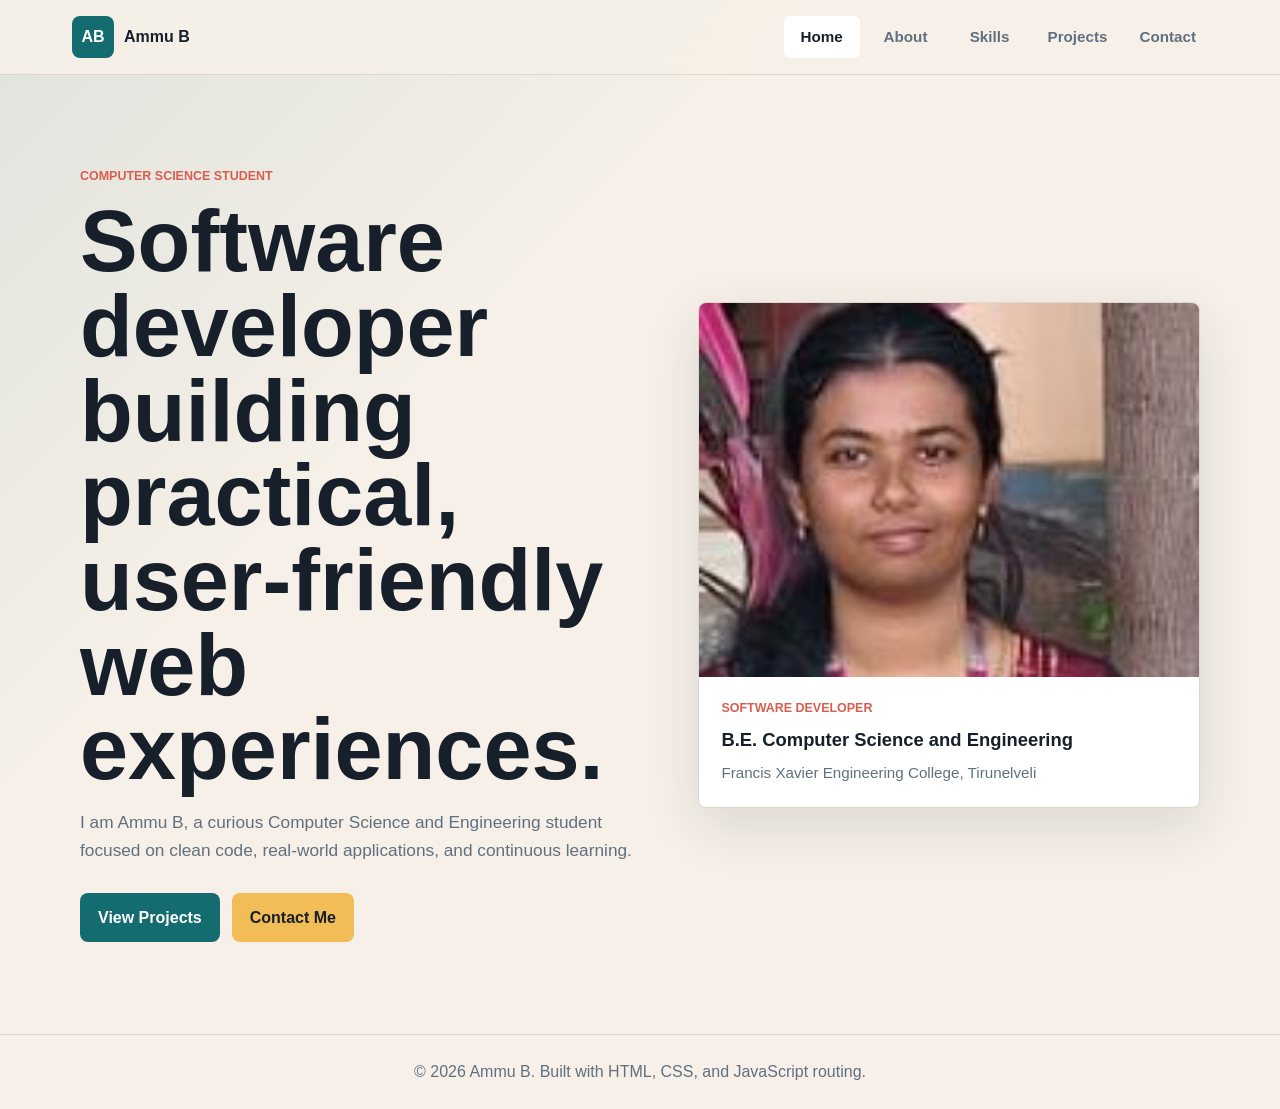
==== index.html @ 3d38c02b "my first commit" ====
<!DOCTYPE html>
<html lang="en">
<head>
  <meta charset="UTF-8">
  <meta name="viewport" content="width=device-width, initial-scale=1.0">
  <title>Ammu B | Portfolio</title>
  <link rel="stylesheet" href="styles.css">
</head>
<body>
  <header class="site-header">
    <a class="brand" href="#/home" aria-label="Ammu B home">
      <span class="brand-mark">AB</span>
      <span>Ammu B</span>
    </a>

    <button class="menu-toggle" type="button" aria-label="Open navigation" aria-expanded="false">
      <span></span>
      <span></span>
      <span></span>
    </button>

    <nav class="site-nav" aria-label="Primary navigation">
      <a href="#/home" data-route="/home">Home</a>
      <a href="#/about" data-route="/about">About</a>
      <a href="#/skills" data-route="/skills">Skills</a>
      <a href="#/projects" data-route="/projects">Projects</a>
      <a href="#/contact" data-route="/contact">Contact</a>
    </nav>
  </header>

  <main>
    <section class="route-page home-page" data-page="/home">
      <div class="hero-copy">
        <p class="eyebrow">Computer Science Student</p>
        <h1>Software developer building practical, user-friendly web experiences.</h1>
        <p class="hero-text">
          I am Ammu B, a curious Computer Science and Engineering student focused on clean code,
          real-world applications, and continuous learning.
        </p>
        <div class="hero-actions">
          <a class="primary-btn" href="#/projects">View Projects</a>
          <a class="secondary-btn" href="mailto:ammu20062501@gmail.com">Contact Me</a>
        </div>
      </div>

      <div class="profile-panel" aria-label="Profile summary">
        <img class="profile-photo" src="assets/ammu-b-profile.jpeg" alt="Portrait of Ammu B">
        <div class="profile-details">
          <span>Software Developer</span>
          <strong>B.E. Computer Science and Engineering</strong>
          <small>Francis Xavier Engineering College, Tirunelveli</small>
        </div>
      </div>
    </section>

    <section class="route-page split-page" data-page="/about" hidden>
      <div>
        <p class="eyebrow">About</p>
        <h2>Driven by learning, clarity, and useful software.</h2>
        <p>
          I enjoy solving real-world problems through code and building applications that are
          simple to understand, efficient to use, and thoughtfully designed.
        </p>
        <p>
          Currently pursuing B.E. Computer Science and Engineering at Francis Xavier Engineering
          College with a CGPA of 8.46/10.
        </p>
      </div>
      <div class="info-grid">
        <article>
          <span>Education</span>
          <strong>B.E. CSE</strong>
          <p>2024 - 2028</p>
        </article>
        <article>
          <span>HSC</span>
          <strong>Alagar Public School</strong>
          <p>77.4%</p>
        </article>
        <article>
          <span>Languages</span>
          <strong>English, Tamil</strong>
          <p>Comfortable communicating and collaborating.</p>
        </article>
        <article>
          <span>Strengths</span>
          <strong>Teamwork and problem solving</strong>
          <p>Creative, adaptable, and time-conscious.</p>
        </article>
      </div>
    </section>

    <section class="route-page" data-page="/skills" hidden>
      <div class="page-heading">
        <p class="eyebrow">Skills</p>
        <h2>Technical skills and certifications</h2>
      </div>

      <div class="skills-layout">
        <div class="skill-group">
          <h3>Programming</h3>
          <div class="tags">
            <span>C</span>
            <span>Python</span>
            <span>Java</span>
          </div>
        </div>
        <div class="skill-group">
          <h3>Web Technologies</h3>
          <div class="tags">
            <span>HTML</span>
            <span>CSS</span>
            <span>JavaScript</span>
          </div>
        </div>
        <div class="skill-group">
          <h3>Tools</h3>
          <div class="tags">
            <span>VS Code</span>
            <span>Canva</span>
            <span>Code::Blocks</span>
          </div>
        </div>
      </div>

      <div class="certifications">
        <h3>Certifications</h3>
        <ul>
          <li>Ethical Hacking - NPTEL</li>
          <li>Human Computer Interaction - NPTEL</li>
          <li>MongoDB Basic for Students - MongoDB</li>
          <li>Java Foundations - Oracle Academy</li>
        </ul>
      </div>
    </section>

    <section class="route-page" data-page="/projects" hidden>
      <div class="page-heading">
        <p class="eyebrow">Projects</p>
        <h2>Selected work</h2>
      </div>

      <div class="project-grid">
        <article class="project-card">
          <div class="project-number">01</div>
          <h3>Student Database Management System</h3>
          <p>
            A software application for storing, managing, and retrieving student information such
            as names, IDs, courses, marks, and attendance in a structured database.
          </p>
          <div class="project-tags">
            <span>Database</span>
            <span>Student Records</span>
            <span>Management</span>
          </div>
        </article>

        <article class="project-card">
          <div class="project-number">02</div>
          <h3>Light and Dark Mode Toggle</h3>
          <p>
            A theme-switching interface that lets users move between bright and dark modes for
            better readability and reduced eye strain in low-light environments.
          </p>
          <div class="project-tags">
            <span>HTML</span>
            <span>CSS</span>
            <span>JavaScript</span>
          </div>
        </article>
      </div>
    </section>

    <section class="route-page contact-page" data-page="/contact" hidden>
      <div>
        <p class="eyebrow">Contact</p>
        <h2>Let's connect and build something useful.</h2>
        <p>
          I am open to learning opportunities, project collaboration, and software development
          roles where I can keep improving through hands-on work.
        </p>
      </div>

      <div class="contact-list">
        <a href="mailto:ammu20062501@gmail.com">
          <span>Email</span>
          <strong>ammu20062501@gmail.com</strong>
        </a>
        <a href="tel:+916374690752">
          <span>Phone</span>
          <strong>6374690752</strong>
        </a>
        <a href="https://www.linkedin.com/in/ammu-balamurugan-441a20327" target="_blank" rel="noreferrer">
          <span>LinkedIn</span>
          <strong>ammu-balamurugan-441a20327</strong>
        </a>
      </div>
    </section>
  </main>

  <footer>
    <p>&copy; 2026 Ammu B. Built with HTML, CSS, and JavaScript routing.</p>
  </footer>

  <script src="script.js"></script>
</body>
</html>
---- styles.css ----
:root {
  --ink: #17202a;
  --muted: #61707f;
  --surface: #ffffff;
  --paper: #f6f0e8;
  --teal: #146c70;
  --coral: #d95d4f;
  --yellow: #f2bc57;
  --line: #dfd7cb;
  --shadow: 0 18px 55px rgba(23, 32, 42, 0.12);
}

* {
  box-sizing: border-box;
}

html {
  scroll-behavior: smooth;
}

body {
  min-height: 100vh;
  margin: 0;
  font-family: Arial, Helvetica, sans-serif;
  color: var(--ink);
  background:
    linear-gradient(135deg, rgba(20, 108, 112, 0.10), transparent 35%),
    var(--paper);
  line-height: 1.6;
}

a {
  color: inherit;
}

.site-header {
  position: sticky;
  top: 0;
  z-index: 20;
  display: flex;
  align-items: center;
  justify-content: space-between;
  gap: 24px;
  padding: 16px clamp(18px, 6vw, 72px);
  background: rgba(246, 240, 232, 0.92);
  border-bottom: 1px solid var(--line);
  backdrop-filter: blur(16px);
}

.brand {
  display: inline-flex;
  align-items: center;
  gap: 10px;
  font-weight: 800;
  text-decoration: none;
}

.brand-mark {
  display: grid;
  width: 42px;
  height: 42px;
  place-items: center;
  color: #ffffff;
  background: var(--teal);
  border-radius: 8px;
}

.site-nav {
  display: flex;
  align-items: center;
  gap: 8px;
}

.site-nav a {
  min-width: 76px;
  padding: 9px 12px;
  color: var(--muted);
  border-radius: 6px;
  text-align: center;
  text-decoration: none;
  font-size: 0.95rem;
  font-weight: 700;
}

.site-nav a:hover,
.site-nav a.active {
  color: var(--ink);
  background: #ffffff;
}

.menu-toggle {
  display: none;
  width: 44px;
  height: 44px;
  padding: 10px;
  background: var(--surface);
  border: 1px solid var(--line);
  border-radius: 8px;
}

.menu-toggle span {
  display: block;
  height: 2px;
  margin: 5px 0;
  background: var(--ink);
}

main {
  min-height: calc(100vh - 148px);
}

.route-page {
  width: min(1120px, calc(100% - 36px));
  margin: 0 auto;
  padding: clamp(42px, 8vw, 92px) 0;
}

.home-page,
.split-page,
.contact-page {
  display: grid;
  grid-template-columns: minmax(0, 1.05fr) minmax(300px, 0.95fr);
  gap: clamp(28px, 5vw, 64px);
  align-items: center;
}

.route-page[hidden] {
  display: none;
}

.eyebrow {
  margin: 0 0 12px;
  color: var(--coral);
  font-size: 0.78rem;
  font-weight: 800;
  letter-spacing: 0;
  text-transform: uppercase;
}

h1,
h2,
h3,
p {
  overflow-wrap: anywhere;
}

h1 {
  max-width: 760px;
  margin: 0;
  font-size: clamp(2.4rem, 8vw, 5.4rem);
  line-height: 0.98;
  letter-spacing: 0;
}

h2 {
  margin: 0 0 18px;
  font-size: clamp(2rem, 5vw, 3.7rem);
  line-height: 1.04;
  letter-spacing: 0;
}

h3 {
  margin: 0 0 10px;
  font-size: 1.18rem;
  letter-spacing: 0;
}

.hero-text,
.split-page p,
.contact-page p,
.page-heading p {
  max-width: 640px;
  color: var(--muted);
  font-size: 1.08rem;
}

.hero-actions {
  display: flex;
  flex-wrap: wrap;
  gap: 12px;
  margin-top: 28px;
}

.primary-btn,
.secondary-btn {
  display: inline-flex;
  min-height: 48px;
  align-items: center;
  justify-content: center;
  padding: 12px 18px;
  border-radius: 8px;
  text-decoration: none;
  font-weight: 800;
}

.primary-btn {
  color: #ffffff;
  background: var(--teal);
}

.secondary-btn {
  color: var(--ink);
  background: var(--yellow);
}

.profile-panel {
  overflow: hidden;
  background: var(--surface);
  border: 1px solid var(--line);
  border-radius: 8px;
  box-shadow: var(--shadow);
}

.profile-panel img {
  display: block;
  width: 100%;
  aspect-ratio: 4 / 3;
  object-fit: cover;
}

.profile-panel .profile-photo {
  max-height: 460px;
  object-position: center top;
}

.profile-details {
  display: grid;
  gap: 6px;
  padding: 22px;
}

.profile-details span,
.info-grid span,
.contact-list span {
  color: var(--coral);
  font-size: 0.78rem;
  font-weight: 800;
  text-transform: uppercase;
}

.profile-details strong,
.contact-list strong {
  font-size: 1.15rem;
}

.profile-details small {
  color: var(--muted);
  font-size: 0.95rem;
}

.info-grid,
.skills-layout,
.project-grid {
  display: grid;
  grid-template-columns: repeat(2, minmax(0, 1fr));
  gap: 18px;
}

.info-grid article,
.skill-group,
.project-card,
.certifications,
.contact-list a {
  background: rgba(255, 255, 255, 0.84);
  border: 1px solid var(--line);
  border-radius: 8px;
}

.info-grid article,
.skill-group,
.project-card,
.certifications {
  padding: 24px;
}

.info-grid p,
.project-card p {
  margin-bottom: 0;
  color: var(--muted);
}

.page-heading {
  margin-bottom: 28px;
}

.tags,
.project-tags {
  display: flex;
  flex-wrap: wrap;
  gap: 10px;
}

.tags span,
.project-tags span {
  padding: 8px 11px;
  color: var(--ink);
  background: #ffffff;
  border: 1px solid var(--line);
  border-radius: 999px;
  font-size: 0.92rem;
  font-weight: 700;
}

.certifications {
  margin-top: 18px;
}

.certifications ul {
  display: grid;
  grid-template-columns: repeat(2, minmax(0, 1fr));
  gap: 12px 24px;
  margin: 12px 0 0;
  padding-left: 20px;
  color: var(--muted);
}

.project-card {
  min-height: 280px;
}

.project-number {
  display: grid;
  width: 46px;
  height: 46px;
  margin-bottom: 24px;
  place-items: center;
  color: #ffffff;
  background: var(--coral);
  border-radius: 8px;
  font-weight: 800;
}

.contact-list {
  display: grid;
  gap: 14px;
}

.contact-list a {
  display: grid;
  gap: 4px;
  padding: 20px;
  text-decoration: none;
}

.contact-list a:hover {
  border-color: var(--teal);
  transform: translateY(-2px);
}

footer {
  padding: 24px 18px;
  color: var(--muted);
  text-align: center;
  border-top: 1px solid var(--line);
}

footer p {
  margin: 0;
}

@media (max-width: 760px) {
  .site-header {
    align-items: flex-start;
  }

  .menu-toggle {
    display: block;
  }

  .site-nav {
    position: absolute;
    top: 75px;
    right: 18px;
    left: 18px;
    display: none;
    flex-direction: column;
    align-items: stretch;
    padding: 10px;
    background: #ffffff;
    border: 1px solid var(--line);
    border-radius: 8px;
    box-shadow: var(--shadow);
  }

  .site-nav.open {
    display: flex;
  }

  .site-nav a {
    width: 100%;
    text-align: left;
  }

  .home-page,
  .split-page,
  .contact-page,
  .info-grid,
  .skills-layout,
  .project-grid,
  .certifications ul {
    grid-template-columns: 1fr;
  }

  .route-page {
    width: min(100% - 28px, 1120px);
  }

  .hero-actions a {
    width: 100%;
  }
}
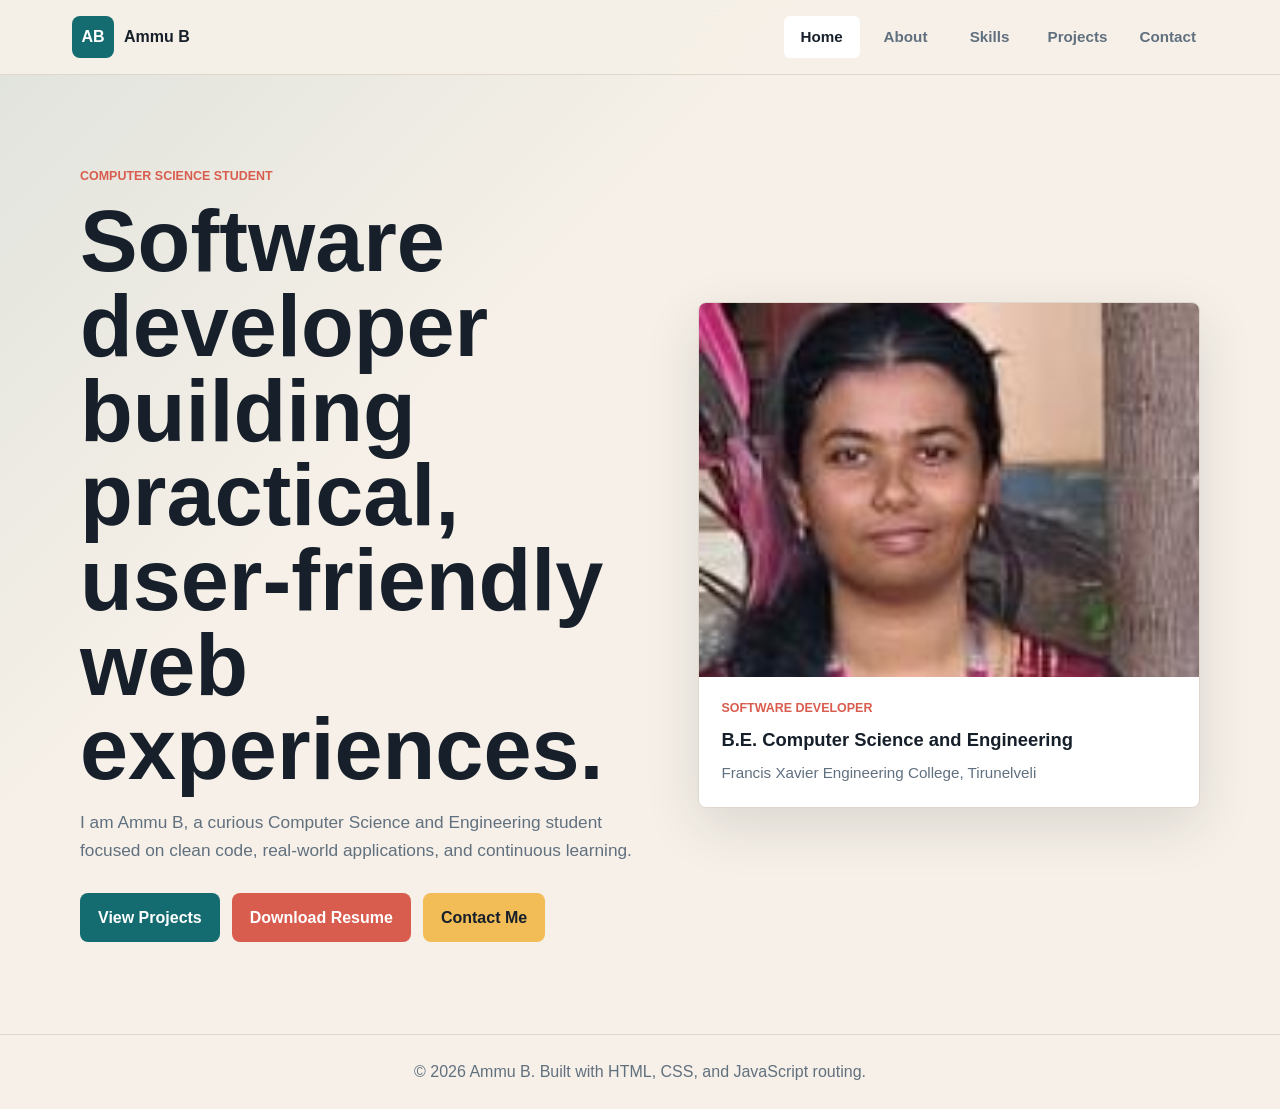
==== commit 236600e7: "My first commit" ====
--- a/index.html
+++ b/index.html
@@ -39,6 +39,7 @@
         </p>
         <div class="hero-actions">
           <a class="primary-btn" href="#/projects">View Projects</a>
+          <a class="download-btn" href="assets/ammu-b-resume.pdf" download="Ammu-B-Resume.pdf">Download Resume</a>
           <a class="secondary-btn" href="mailto:ammu20062501@gmail.com">Contact Me</a>
         </div>
       </div>
@@ -194,6 +195,10 @@
           <span>LinkedIn</span>
           <strong>ammu-balamurugan-441a20327</strong>
         </a>
+        <a href="assets/ammu-b-resume.pdf" download="Ammu-B-Resume.pdf">
+          <span>Resume</span>
+          <strong>Download my resume</strong>
+        </a>
       </div>
     </section>
   </main>
--- a/styles.css
+++ b/styles.css
@@ -182,7 +182,8 @@
 }
 
 .primary-btn,
-.secondary-btn {
+.secondary-btn,
+.download-btn {
   display: inline-flex;
   min-height: 48px;
   align-items: center;
@@ -201,6 +202,11 @@
 .secondary-btn {
   color: var(--ink);
   background: var(--yellow);
+}
+
+.download-btn {
+  color: #ffffff;
+  background: var(--coral);
 }
 
 .profile-panel {
